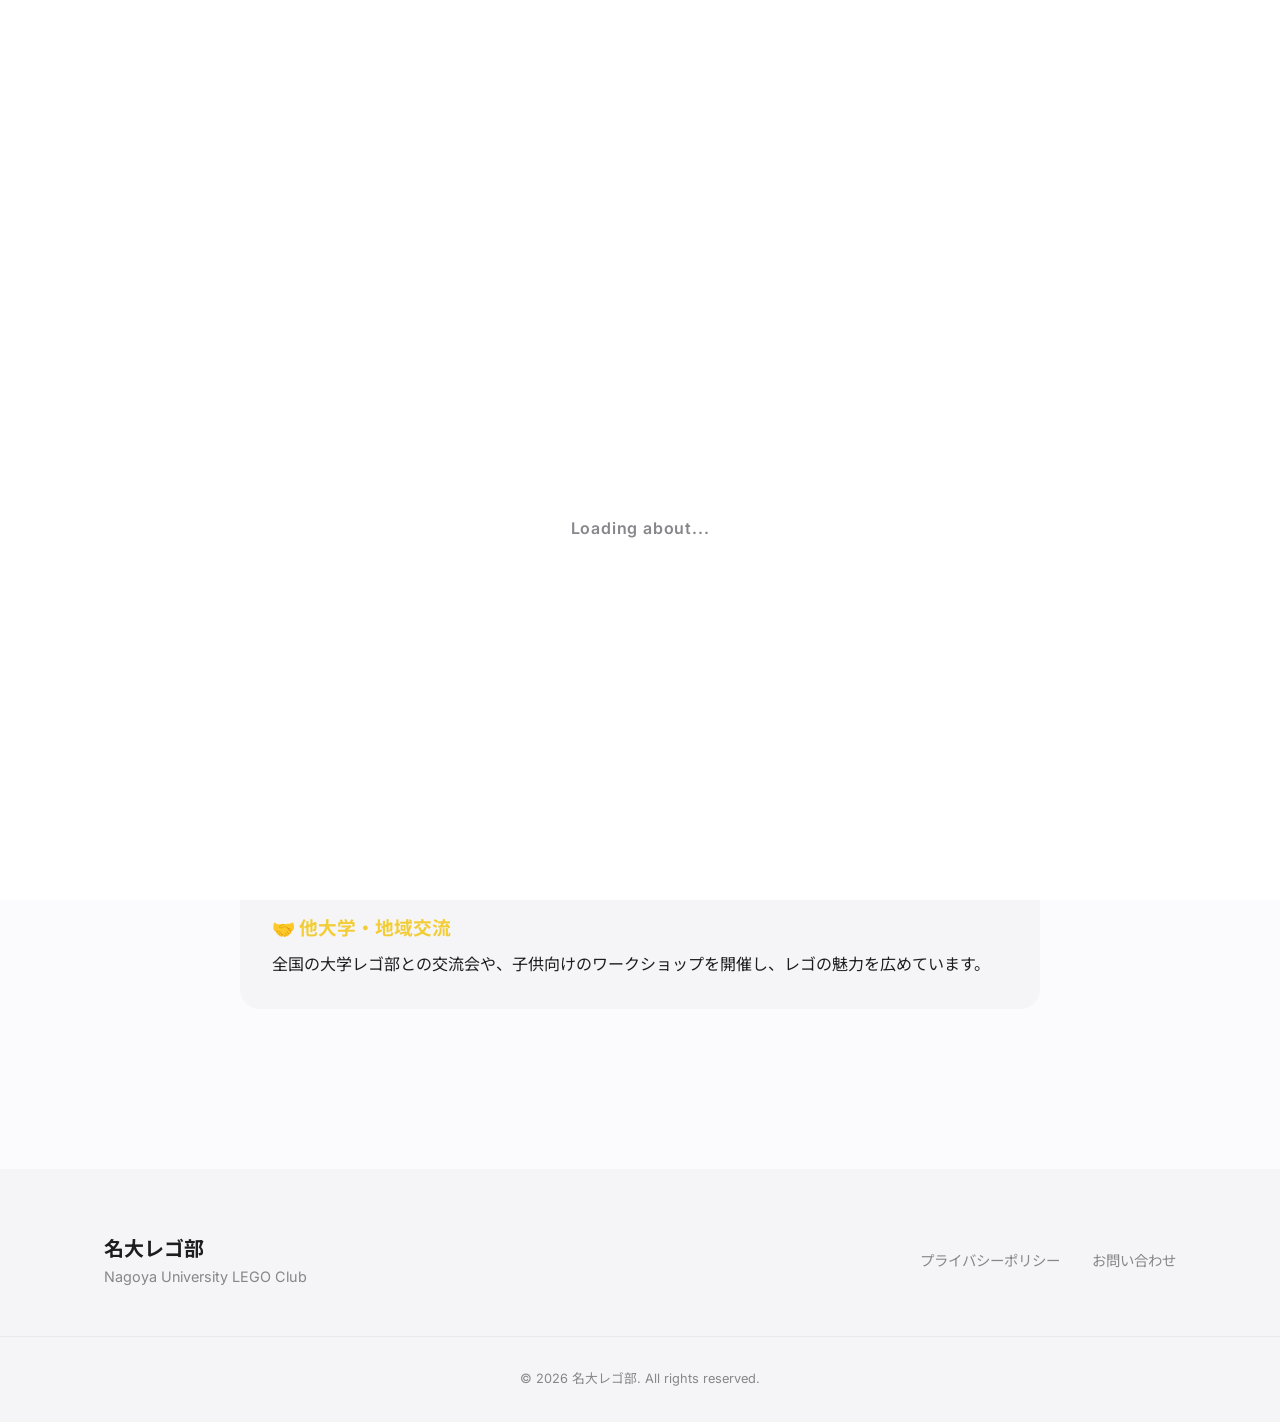
==== about.html @ 0dd3ee6c "Add files via upload" ====
<!DOCTYPE html>
<html lang="ja">
<head>
    <meta charset="UTF-8">
    <meta name="viewport" content="width=device-width, initial-scale=1.0">
    <title>レゴ部について - 名大レゴ部</title>
    <link rel="preconnect" href="https://fonts.googleapis.com">
    <link rel="preconnect" href="https://fonts.gstatic.com" crossorigin>
    <link href="https://fonts.googleapis.com/css2?family=Inter:wght@300;400;600;700&family=Noto+Sans+JP:wght@300;400;500;700&display=swap" rel="stylesheet">
    <link rel="stylesheet" href="style.css">
</head>
<body class="about-page">
    <!-- Preloader -->
    <div id="preloader">
        <div class="loader-content">
            <div class="lego-stack">
                <div class="brick red"></div>
                <div class="brick blue"></div>
                <div class="brick yellow"></div>
                <div class="brick green"></div>
            </div>
            <p>Loading about...</p>
        </div>
    </div>

    <header class="navbar">
        <div class="container nav-container">
            <a href="index.html" class="logo">
                <span class="logo-icon"></span>
                名大レゴ部
            </a>
            <nav class="nav-links">
                <a href="index.html">ホーム</a>
                <a href="about.html" class="active-nav">レゴ部について</a>
                <a href="gallery.html">作品集</a>
                <a href="columns.html">活動報告</a>
                <a href="recruit.html">部員募集</a>
                <a href="contact.html" class="btn-primary">お問い合わせ</a>
            </nav>
            <div class="mobile-menu-btn">
                <span></span>
                <span></span>
                <span></span>
            </div>
        </div>
    </header>

    <main>
        <section class="section" style="padding-top: 10rem;">
            <div class="container fade-in-up">
                <div class="section-header">
                    <h1>名大レゴ部とは</h1>
                    <p>About Us</p>
                </div>
                
                <div class="about-content" style="max-width: 800px; margin: 0 auto;">
                    <p style="font-size: 1.2rem; line-height: 2; margin-bottom: 2rem;">
                        名古屋大学レゴ部は、レゴブロックを通じた表現の探求と交流を目的とした学生団体です。
                        学年も学部も多様なメンバーが、「想像を創造にする」楽しみを共有しています。
                    </p>
                    
                    <h2 style="margin: 3rem 0 1.5rem;">主な活動内容</h2>
                    <ul style="list-style: none; padding: 0;">
                        <li style="margin-bottom: 2rem; padding: 2rem; background: var(--color-light-gray); border-radius: 20px;">
                            <h3 style="color: var(--color-lego-blue); margin-bottom: 0.5rem;">🎨 個人・共同制作</h3>
                            <p>自分の好きなテーマで作品を作るほか、学祭などで展示する大型の共同作品も制作します。</p>
                        </li>
                        <li style="margin-bottom: 2rem; padding: 2rem; background: var(--color-light-gray); border-radius: 20px;">
                            <h3 style="color: var(--color-lego-red); margin-bottom: 0.5rem;">🏗️ 制作依頼への対応</h3>
                            <p>外部からの制作依頼や出展依頼を承っています。これまでに地域イベントや企業様からの依頼実績があります。</p>
                        </li>
                        <li style="margin-bottom: 2rem; padding: 2rem; background: var(--color-light-gray); border-radius: 20px;">
                            <h3 style="color: var(--color-lego-yellow); margin-bottom: 0.5rem;">🤝 他大学・地域交流</h3>
                            <p>全国の大学レゴ部との交流会や、子供向けのワークショップを開催し、レゴの魅力を広めています。</p>
                        </li>
                    </ul>
                </div>
            </div>
        </section>
    </main>

    <footer class="footer">
        <div class="container footer-content">
            <div class="footer-brand">
                <h3>名大レゴ部</h3>
                <p>Nagoya University LEGO Club</p>
            </div>
            <div class="footer-links">
                <a href="#">プライバシーポリシー</a>
                <a href="contact.html">お問い合わせ</a>
            </div>
        </div>
        <div class="footer-bottom">
            <p>&copy; 2026 名大レゴ部. All rights reserved.</p>
        </div>
    </footer>

    <script src="main.js"></script>
    <style>
        .active-nav { color: var(--color-text) !important; font-weight: 700 !important; }
        h1 { font-size: 3.5rem; letter-spacing: -0.04em; margin-bottom: 0.5rem; }
    </style>
</body>
</html>
---- style.css ----
/* style.css - 名大レゴ部公式サイト CSS */

:root {
    /* Colors - Apple/Google like minimalist with Lego vibrant accents */
    --color-bg: #fbfbfd;
    --color-text: #1d1d1f;
    --color-text-light: #86868b;
    --color-white: #ffffff;
    --color-light-gray: #f5f5f7;
    --color-dark: #151516;
    
    /* Lego Accents */
    --color-lego-red: #E3000B;
    --color-lego-blue: #0055BF;
    --color-lego-yellow: #F2CD37;
    --color-lego-green: #00852B;

    /* Wood Accent (Requested in spec) */
    --color-wood: #D4A373;
    --color-wood-light: #FAEDDF;

    /* Typography */
    --font-primary: 'Inter', 'Noto Sans JP', sans-serif;
    
    /* Layout */
    --max-width: 1200px;
    --header-height: 70px;
    
    /* Transitions & Shadows */
    --transition-fast: 0.2s cubic-bezier(0.4, 0, 0.2, 1);
    --transition-medium: 0.4s cubic-bezier(0.16, 1, 0.3, 1);
    --shadow-sm: 0 2px 8px rgba(0,0,0,0.04);
    --shadow-md: 0 8px 24px rgba(0,0,0,0.08);
    --shadow-hover: 0 12px 32px rgba(0,0,0,0.12);
}

/* Preloader Styles */
#preloader {
    position: fixed;
    top: 0; left: 0; width: 100%; height: 100%;
    background-color: var(--color-white);
    display: flex;
    align-items: center;
    justify-content: center;
    z-index: 9999;
    transition: opacity 0.6s var(--transition-medium);
}

.loader-content {
    text-align: center;
}

.loader-content p {
    margin-top: 2rem;
    font-weight: 600;
    color: var(--color-text-light);
    letter-spacing: 0.05em;
    animation: pulse 1.5s infinite;
}

.lego-stack {
    display: flex;
    flex-direction: column-reverse;
    align-items: center;
    gap: 2px;
}

.brick {
    width: 60px;
    height: 30px;
    border-radius: 4px;
    position: relative;
    box-shadow: inset -4px -4px 0 rgba(0,0,0,0.1);
    opacity: 0;
    transform: translateY(-100px);
    animation: drop-stack 0.5s forwards cubic-bezier(0.175, 0.885, 0.32, 1.275);
}

.brick::before, .brick::after {
    content: '';
    position: absolute;
    top: -6px;
    width: 16px;
    height: 6px;
    background: inherit;
    border-radius: 2px 2px 0 0;
    box-shadow: inset -2px 0 0 rgba(0,0,0,0.1);
}

.brick::before { left: 8px; }
.brick::after { right: 8px; }

.brick.red { background-color: var(--color-lego-red); animation: drop-stack 1.2s infinite; animation-delay: 0.1s; }
.brick.blue { background-color: var(--color-lego-blue); animation: drop-stack 1.2s infinite; animation-delay: 0.2s; }
.brick.yellow { background-color: var(--color-lego-yellow); animation: drop-stack 1.2s infinite; animation-delay: 0.3s; }
.brick.green { background-color: var(--color-lego-green); animation: drop-stack 1.2s infinite; animation-delay: 0.4s; }

@keyframes drop-stack {
    0% {
        opacity: 0;
        transform: translateY(-100px);
    }
    30%, 70% {
        opacity: 1;
        transform: translateY(0);
    }
    100% {
        opacity: 0;
        transform: translateY(20px);
    }
}

@keyframes pulse {
    0%, 100% { opacity: 0.6; }
    50% { opacity: 1; }
}

* {
    margin: 0;
    padding: 0;
    box-sizing: border-box;
}

html {
    scroll-behavior: smooth;
}

body {
    font-family: var(--font-primary);
    background-color: var(--color-bg);
    color: var(--color-text);
    line-height: 1.6;
    -webkit-font-smoothing: antialiased;
}

.container {
    width: 100%;
    max-width: var(--max-width);
    margin: 0 auto;
    padding: 0 5%;
}

a {
    text-decoration: none;
    color: inherit;
}

/* Utilities */
.bg-light { background-color: var(--color-light-gray); }
.bg-dark { background-color: var(--color-dark); }
.text-white { color: var(--color-white); }
.text-gray { color: var(--color-text-light); }
.text-center { text-align: center; }
.mt-2 { margin-top: 1rem; }
.mt-4 { margin-top: 2rem; }
.w-full { width: 100%; }

.wood-accent { border-top: 4px solid var(--color-wood); }
.blue-accent { border-top: 4px solid var(--color-lego-blue); }
.wood-text { color: var(--color-wood); font-weight: 500; font-size: 0.85rem;}
.wood-border { border: 1px solid rgba(212, 163, 115, 0.3); }
.wood-bg { background-color: var(--color-wood-light); color: var(--color-wood); }

.red-bg { background-color: rgba(227, 0, 11, 0.1); color: var(--color-lego-red); }
.blue-bg { background-color: rgba(0, 85, 191, 0.1); color: var(--color-lego-blue); }
.yellow-bg { background-color: rgba(242, 205, 55, 0.2); color: #B3951F; }

/* Buttons */
.btn-primary, .btn-secondary, .filter-btn {
    display: inline-flex;
    align-items: center;
    justify-content: center;
    padding: 0.75rem 1.5rem;
    border-radius: 99px;
    font-weight: 600;
    font-size: 0.95rem;
    transition: var(--transition-fast);
    cursor: pointer;
    border: none;
}

.btn-primary {
    background-color: var(--color-text);
    color: var(--color-white);
}

.btn-primary:hover {
    background-color: var(--color-lego-blue);
    transform: translateY(-2px);
    box-shadow: var(--shadow-md);
}

.btn-secondary {
    background-color: var(--color-white);
    color: var(--color-text);
    border: 1px solid rgba(0,0,0,0.1);
}

.btn-secondary:hover {
    background-color: var(--color-light-gray);
}

.btn-text {
    color: var(--color-lego-blue);
    font-weight: 600;
    position: relative;
    padding-bottom: 2px;
}
.btn-text::after {
    content: '';
    position: absolute;
    bottom: 0; left: 0;
    width: 0; height: 1px;
    background-color: currentColor;
    transition: var(--transition-fast);
}
.btn-text:hover::after { width: 100%; }

/* Navbar - Glassmorphism */
.navbar {
    position: fixed;
    top: 0; left: 0; right: 0;
    height: var(--header-height);
    background: rgba(255, 255, 255, 0.8);
    backdrop-filter: blur(12px);
    -webkit-backdrop-filter: blur(12px);
    border-bottom: 1px solid rgba(0,0,0,0.05);
    z-index: 1000;
    display: flex;
    align-items: center;
}

.nav-container {
    display: flex;
    justify-content: space-between;
    align-items: center;
}

.logo {
    font-weight: 700;
    font-size: 1.25rem;
    display: flex;
    align-items: center;
    gap: 8px;
    letter-spacing: -0.02em;
}

.logo-icon {
    width: 24px;
    height: 24px;
    background-color: var(--color-lego-red);
    border-radius: 4px;
    position: relative;
}
.logo-icon::before {
    content: '';
    position: absolute;
    top: -4px; left: 4px; right: 4px; bottom: 4px;
    border-radius: 50%;
}

.nav-links {
    display: flex;
    align-items: center;
    gap: 2rem;
}

.nav-links a:not(.btn-primary) {
    font-size: 0.9rem;
    font-weight: 500;
    color: var(--color-text-light);
    transition: var(--transition-fast);
}

.nav-links a:not(.btn-primary):hover {
    color: var(--color-text);
}

.mobile-menu-btn {
    display: none;
}

/* Sections */
.section {
    padding: 8rem 0;
}

.section-header {
    text-align: center;
    margin-bottom: 4rem;
}

.section-header h2 {
    font-size: 2.5rem;
    font-weight: 700;
    letter-spacing: -0.03em;
    margin-bottom: 0.5rem;
}

.section-header p {
    color: var(--color-text-light);
    font-size: 1.1rem;
}

.section-desc {
    max-width: 800px;
    margin: 1rem auto 0;
    line-height: 1.8;
}

/* Features Section (About update) */
.features-grid {
    display: grid;
    grid-template-columns: repeat(3, 1fr);
    gap: 3rem;
    margin-top: 4rem;
    text-align: center;
}

.feature-item {
    display: flex;
    flex-direction: column;
    align-items: center;
}

.yellow-bg-circle {
    width: 120px;
    height: 120px;
    background-color: var(--color-lego-yellow);
    border-radius: 50%;
    display: flex;
    align-items: center;
    justify-content: center;
    margin-bottom: 1.5rem;
    box-shadow: 0 4px 12px rgba(242, 205, 55, 0.3);
}

.icon-white {
    color: var(--color-white);
    font-size: 3rem;
    filter: brightness(0) invert(1); /* Force emojis/symbols to be white */
    line-height: 1;
    display: block;
}

.feature-item h3 {
    font-size: 1.25rem;
    font-weight: 700;
    margin-bottom: 1rem;
    color: var(--color-text);
}

.feature-item p {
    font-size: 0.95rem;
    color: var(--color-text-light);
    line-height: 1.6;
}

/* Hero Section */
.hero {
    height: 100vh;
    position: relative;
    display: flex;
    align-items: center;
    justify-content: center;
    overflow: hidden;
}

.hero-bg {
    position: absolute;
    top: 0; left: 0; width: 100%; height: 100%;
    background-size: cover;
    background-position: center;
    z-index: 0;
    filter: brightness(0.9);
}

.hero-bg::after {
    content: '';
    position: absolute;
    top: 0; left: 0; width: 100%; height: 100%;
    background: linear-gradient(to top, rgba(251, 251, 253, 1) 0%, rgba(251, 251, 253, 0.4) 100%);
}

.hero-content {
    position: relative;
    z-index: 1;
    text-align: center;
    padding-top: var(--header-height);
}

.hero-title {
    font-size: clamp(3rem, 6vw, 5rem);
    font-weight: 700;
    letter-spacing: -0.04em;
    line-height: 1.1;
    margin-bottom: 1.5rem;
    background: linear-gradient(135deg, #1d1d1f 0%, #434345 100%);
    -webkit-background-clip: text;
    -webkit-text-fill-color: transparent;
}

.hero-subtitle {
    font-size: clamp(1.1rem, 2vw, 1.5rem);
    color: var(--color-text-light);
    max-width: 600px;
    margin: 0 auto 3rem;
}

.hero-actions {
    display: flex;
    gap: 1rem;
    justify-content: center;
}

/* About Section - Legacy (Replaced by Features) */
.about-grid {
    display: none;
}

.about-text p {
    font-size: 1.1rem;
    color: var(--color-text-light);
    margin-bottom: 1.5rem;
}

.about-stats {
    display: grid;
    grid-template-columns: 1fr 1fr;
    gap: 1.5rem;
}

.stat-card {
    background: var(--color-white);
    padding: 2rem;
    border-radius: 20px;
    box-shadow: var(--shadow-sm);
    text-align: center;
}

.stat-card h3 {
    font-size: 2.5rem;
    font-weight: 700;
    margin-bottom: 0.5rem;
}

.stat-card p {
    color: var(--color-text-light);
    font-size: 0.9rem;
    font-weight: 500;
}

/* Gallery Section */
.gallery-filters {
    display: flex;
    justify-content: center;
    gap: 1rem;
    margin-bottom: 3rem;
    flex-wrap: wrap;
}

.filter-btn {
    background: transparent;
    border: 1px solid rgba(0,0,0,0.1);
    color: var(--color-text-light);
    padding: 0.5rem 1.25rem;
}

.filter-btn:hover, .filter-btn.active {
    background: var(--color-text);
    color: var(--color-white);
    border-color: var(--color-text);
}

.gallery-grid {
    display: grid;
    grid-template-columns: repeat(auto-fill, minmax(320px, 1fr));
    gap: 2rem;
}

.gallery-item {
    background: var(--color-white);
    border-radius: 24px;
    overflow: hidden;
    box-shadow: var(--shadow-sm);
    transition: var(--transition-medium);
    cursor: pointer;
}

.gallery-item:hover {
    transform: translateY(-8px);
    box-shadow: var(--shadow-hover);
}

.gallery-img-wrapper {
    height: 240px;
    width: 100%;
    position: relative;
    overflow: hidden;
}

.gallery-img-wrapper img {
    width: 100%;
    height: 100%;
    object-fit: cover;
    transition: var(--transition-medium);
}

.gallery-item:hover .gallery-img-wrapper img {
    transform: scale(1.05);
}

.author-text {
    font-size: 0.85rem;
    color: var(--color-text-light);
    margin-bottom: 0.5rem;
}

.loading-spinner {
    grid-column: 1 / -1;
    text-align: center;
    padding: 3rem;
    color: var(--color-text-light);
    font-weight: 500;
}

.placeholder-img {
    display: flex;
    align-items: center;
    justify-content: center;
    text-align: center;
    padding: 2rem;
}
.placeholder-text {
    font-weight: 600;
    font-size: 0.9rem;
    opacity: 0.8;
}

.gallery-info {
    padding: 1.5rem;
}

.gallery-info h3 {
    font-size: 1.25rem;
    margin-bottom: 0.75rem;
}

.gallery-tags {
    display: flex;
    flex-wrap: wrap;
    gap: 0.5rem;
}

.tag {
    font-size: 0.8rem;
    padding: 0.25rem 0.75rem;
    background: var(--color-light-gray);
    border-radius: 99px;
    color: var(--color-text-light);
}

/* Columns Section */
.columns-grid {
    display: grid;
    grid-template-columns: repeat(auto-fit, minmax(350px, 1fr));
    gap: 2rem;
}

.column-card {
    background: var(--color-white);
    padding: 2rem;
    border-radius: 20px;
    box-shadow: var(--shadow-sm);
    transition: var(--transition-fast);
}

.column-card:hover {
    box-shadow: var(--shadow-md);
}

.column-date {
    font-size: 0.85rem;
    color: var(--color-text-light);
    margin-bottom: 0.5rem;
}

.column-card h3 {
    font-size: 1.25rem;
    margin-bottom: 1rem;
    line-height: 1.4;
}

.column-excerpt {
    color: var(--color-text-light);
    font-size: 0.95rem;
    margin-bottom: 1.5rem;
}

/* SNS Section */
.sns-grid {
    display: grid;
    grid-template-columns: repeat(auto-fit, minmax(300px, 1fr));
    gap: 2rem;
}

.sns-widget {
    background: rgba(255,255,255,0.05);
    border: 1px solid rgba(255,255,255,0.1);
    border-radius: 20px;
    padding: 2rem;
}

.sns-header {
    display: flex;
    align-items: center;
    gap: 0.75rem;
    margin-bottom: 1.5rem;
}

.sns-icon {
    font-size: 1.5rem;
}

.sns-content p {
    font-size: 0.95rem;
    line-height: 1.6;
    margin-bottom: 1rem;
}

.sns-time {
    font-size: 0.8rem;
    color: rgba(255,255,255,0.5);
}

/* Contact Section */
.contact-wrapper {
    background: var(--color-white);
    border-radius: 32px;
    padding: 4rem;
    display: grid;
    grid-template-columns: 1fr 1fr;
    gap: 4rem;
    box-shadow: var(--shadow-sm);
}

.form-group {
    margin-bottom: 1.5rem;
}

.form-group label {
    display: block;
    font-size: 0.9rem;
    font-weight: 500;
    margin-bottom: 0.5rem;
}

.form-group input,
.form-group select,
.form-group textarea {
    width: 100%;
    padding: 0.75rem 1rem;
    border: 1px solid rgba(0,0,0,0.1);
    border-radius: 12px;
    font-family: inherit;
    font-size: 1rem;
    transition: var(--transition-fast);
    background: var(--color-bg);
}

.form-group input:focus,
.form-group select:focus,
.form-group textarea:focus {
    outline: none;
    border-color: var(--color-lego-blue);
    box-shadow: 0 0 0 3px rgba(0, 85, 191, 0.1);
}

/* Footer */
.footer {
    background: var(--color-light-gray);
    padding: 4rem 0 2rem;
}

.footer-content {
    display: flex;
    justify-content: space-between;
    align-items: center;
    margin-bottom: 3rem;
}

.footer-brand h3 {
    font-size: 1.25rem;
}
.footer-brand p {
    color: var(--color-text-light);
    font-size: 0.9rem;
}

.footer-links {
    display: flex;
    gap: 2rem;
}

.footer-links a {
    color: var(--color-text-light);
    font-size: 0.9rem;
}

.footer-bottom {
    text-align: center;
    padding-top: 2rem;
    border-top: 1px solid rgba(0,0,0,0.05);
    color: var(--color-text-light);
    font-size: 0.8rem;
}

/* Animations */
.fade-in-up {
    opacity: 0;
    transform: translateY(30px);
    transition: opacity 0.8s cubic-bezier(0.16, 1, 0.3, 1), transform 0.8s cubic-bezier(0.16, 1, 0.3, 1);
}

.fade-in-up.visible {
    opacity: 1;
    transform: translateY(0);
}

/* Responsive */
@media (max-width: 768px) {
    .section { padding: 5rem 0; }
    .section-header { margin-bottom: 3rem; }
    .section-header h2 { font-size: 2rem; }

    /* Mobile Nav */
    .nav-links {
        position: fixed;
        top: 0;
        right: -100%;
        width: 80%;
        height: 100vh;
        background: var(--color-white);
        flex-direction: column;
        justify-content: center;
        gap: 2rem;
        transition: var(--transition-medium);
        box-shadow: -10px 0 30px rgba(0,0,0,0.1);
        z-index: 1001;
        display: flex;
        padding: 2rem;
    }

    .nav-links.active {
        right: 0;
    }

    .mobile-menu-btn { 
        display: flex; 
        flex-direction: column; 
        gap: 6px; 
        width: 30px; 
        cursor: pointer;
        z-index: 1002;
    }

    .mobile-menu-btn span {
        width: 100%; 
        height: 2px; 
        background: var(--color-text);
        transition: var(--transition-fast);
        transform-origin: center;
    }

    .mobile-menu-btn.active span:nth-child(1) {
        transform: translateY(8px) rotate(45deg);
    }
    .mobile-menu-btn.active span:nth-child(2) {
        opacity: 0;
    }
    .mobile-menu-btn.active span:nth-child(3) {
        transform: translateY(-8px) rotate(-45deg);
    }
    
    .hero-title { font-size: 2.2rem; }
    .hero-subtitle { font-size: 1rem; }
    .hero-actions { flex-direction: column; width: 100%; }
    .hero-actions .btn-primary, .hero-actions .btn-secondary { width: 100%; }

    .features-grid {
        grid-template-columns: 1fr;
        gap: 2.5rem;
    }

    .about-grid, .contact-wrapper { 
        grid-template-columns: 1fr; 
        gap: 3rem; 
    }
    
    .contact-wrapper { padding: 2rem 1.5rem; }
    .footer-content { flex-direction: column; gap: 2rem; text-align: center; }
}

/* Modal Styles */
.modal-overlay {
    position: fixed;
    top: 0;
    left: 0;
    width: 100%;
    height: 100%;
    background: rgba(0, 0, 0, 0.4);
    backdrop-filter: blur(8px);
    -webkit-backdrop-filter: blur(8px);
    display: flex;
    align-items: center;
    justify-content: center;
    z-index: 2000;
    opacity: 0;
    visibility: hidden;
    transition: all 0.4s var(--transition-medium);
}

.modal-overlay.active {
    opacity: 1;
    visibility: visible;
}

.modal-content {
    background: var(--color-white);
    width: 90%;
    max-width: 1000px;
    max-height: 90vh;
    border-radius: 32px;
    position: relative;
    overflow: hidden;
    transform: scale(0.9) translateY(20px);
    transition: all 0.5s var(--transition-medium);
    box-shadow: 0 25px 50px -12px rgba(0, 0, 0, 0.25);
}

.modal-overlay.active .modal-content {
    transform: scale(1) translateY(0);
}

.modal-close {
    position: absolute;
    top: 20px;
    right: 20px;
    width: 40px;
    height: 40px;
    background: rgba(255, 255, 255, 0.8);
    backdrop-filter: blur(4px);
    border-radius: 50%;
    display: flex;
    align-items: center;
    justify-content: center;
    cursor: pointer;
    z-index: 2010;
    font-size: 1.2rem;
    color: var(--color-text);
    transition: var(--transition-fast);
    border: 1px solid rgba(0,0,0,0.05);
}

.modal-close:hover {
    background: var(--color-white);
    transform: rotate(90deg);
}

.modal-body {
    display: grid;
    grid-template-columns: 1.2fr 1fr;
    height: 100%;
    max-height: 90vh;
}

.modal-img-side {
    background: #f0f0f2;
    display: flex;
    align-items: center;
    justify-content: center;
    overflow: hidden;
}

.modal-img-side img {
    width: 100%;
    height: 100%;
    object-fit: contain;
}

.modal-info-side {
    padding: 3rem;
    overflow-y: auto;
    display: flex;
    flex-direction: column;
}

.modal-info-side .tag {
    align-self: flex-start;
    margin-bottom: 1rem;
    background: var(--color-wood-light);
    color: var(--color-wood);
    font-weight: 600;
}

.modal-info-side h2 {
    font-size: 2.2rem;
    font-weight: 700;
    margin-bottom: 0.5rem;
    letter-spacing: -0.02em;
}

.modal-author {
    color: var(--color-text-light);
    font-size: 1rem;
    margin-bottom: 2rem;
    font-weight: 500;
}

.modal-description {
    font-size: 1.1rem;
    line-height: 1.7;
    color: var(--color-text);
    margin-bottom: 2.5rem;
    white-space: pre-wrap;
}

.modal-comments-section {
    margin-top: auto;
    padding-top: 2rem;
    border-top: 1px solid rgba(0,0,0,0.05);
}

.modal-comments-section h4 {
    font-size: 0.9rem;
    text-transform: uppercase;
    letter-spacing: 0.05em;
    color: var(--color-text-light);
    margin-bottom: 1rem;
}

.comment-item {
    background: var(--color-light-gray);
    padding: 1rem;
    border-radius: 16px;
    margin-bottom: 1rem;
}

.comment-user {
    font-weight: 600;
    font-size: 0.85rem;
    margin-bottom: 0.25rem;
    display: block;
}

.comment-text {
    font-size: 0.9rem;
    color: var(--color-text);
}

@media (max-width: 850px) {
    .modal-body {
        grid-template-columns: 1fr;
        grid-template-rows: auto 1fr;
    }
    .modal-img-side {
        height: 300px;
    }
    .modal-info-side {
        padding: 2rem;
    }
    .modal-info-side h2 {
        font-size: 1.8rem;
    }
}
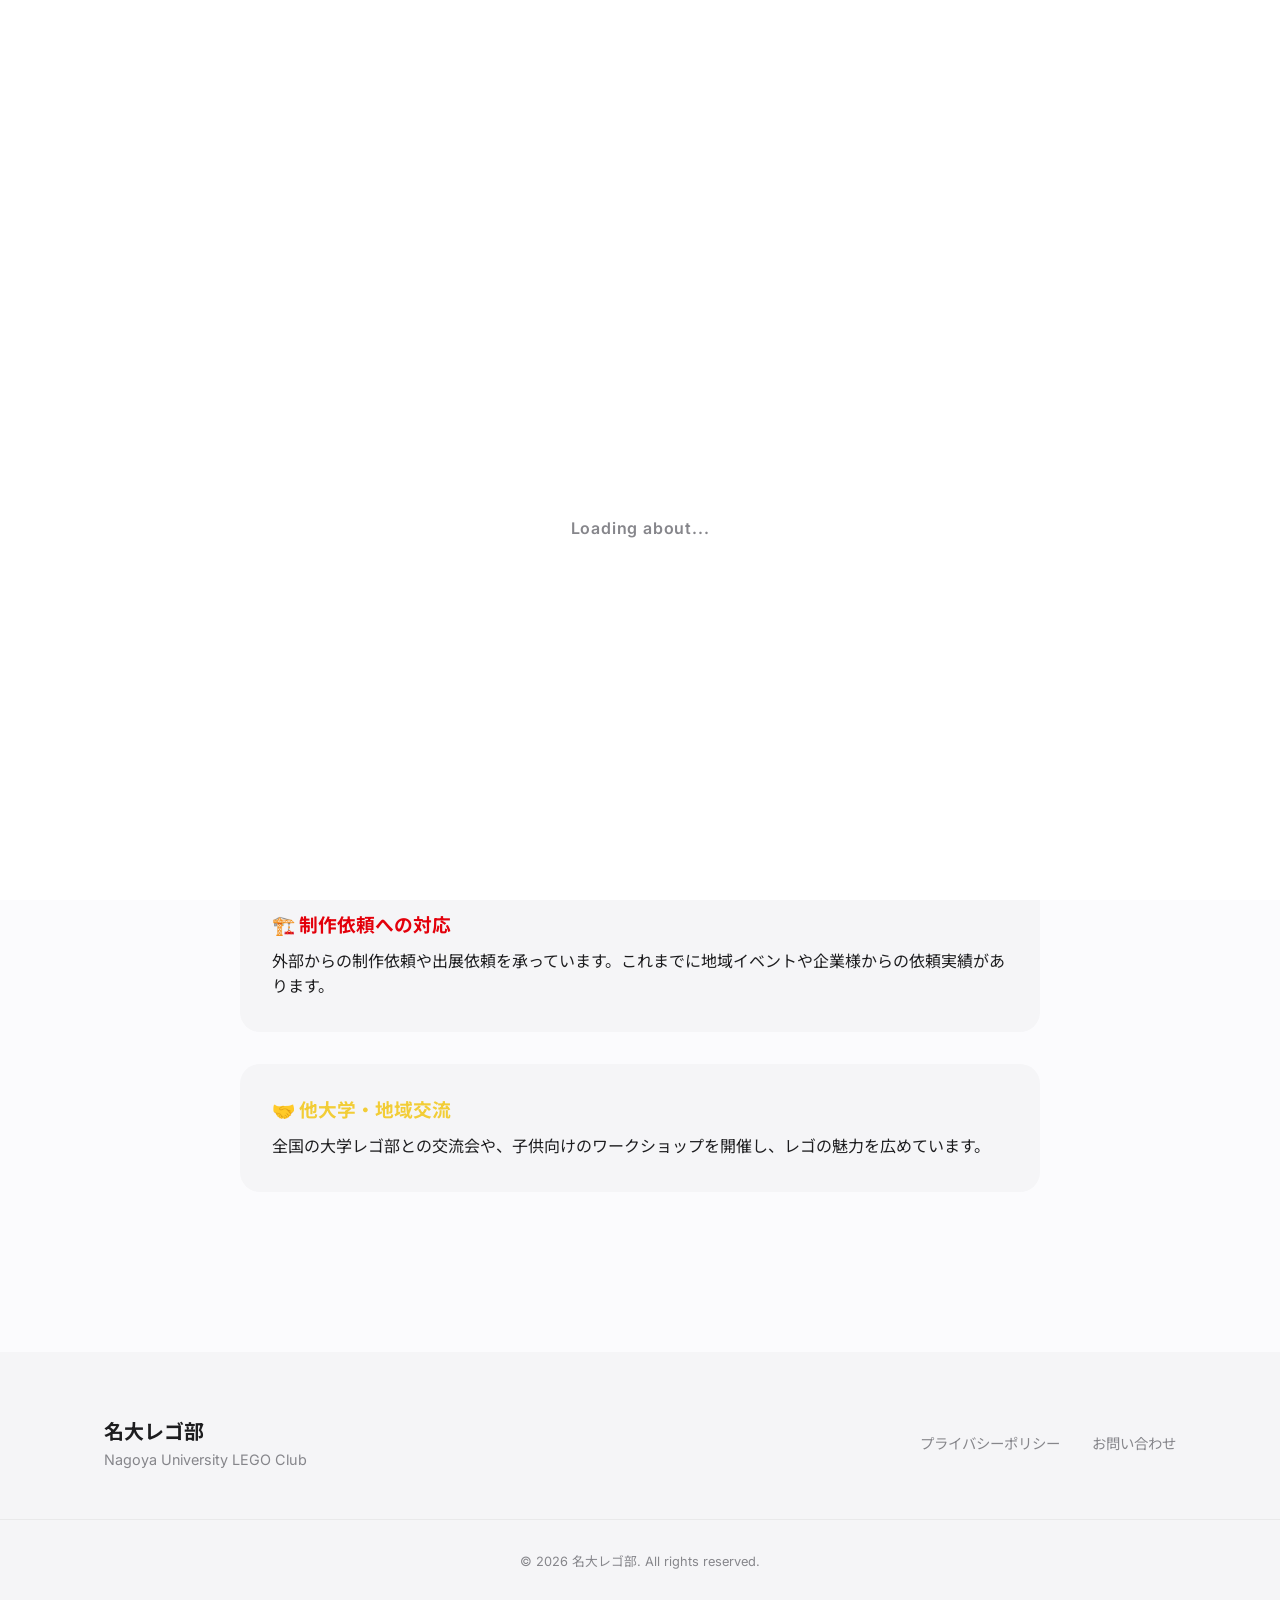
==== commit aabc0537: "Add files via upload" ====
--- a/about.html
+++ b/about.html
@@ -46,10 +46,12 @@
     </header>
 
     <main>
-        <section class="section" style="padding-top: 10rem;">
+        <div class="page-hero" style="background-image: url('data/for-legoclub.jpg');">
+            <h1>名大レゴ部とは</h1>
+        </div>
+        <section class="section" style="padding-top: 2rem;">
             <div class="container fade-in-up">
                 <div class="section-header">
-                    <h1>名大レゴ部とは</h1>
                     <p>About Us</p>
                 </div>
                 
--- a/style.css
+++ b/style.css
@@ -413,6 +413,36 @@
     justify-content: center;
 }
 
+/* Page Hero for Subpages */
+.page-hero {
+    height: 40vh;
+    min-height: 300px;
+    position: relative;
+    display: flex;
+    align-items: center;
+    justify-content: center;
+    background-size: cover;
+    background-position: center;
+    margin-bottom: 3rem;
+}
+
+.page-hero::after {
+    content: '';
+    position: absolute;
+    top: 0; left: 0; width: 100%; height: 100%;
+    background: linear-gradient(to bottom, rgba(0,0,0,0.5), rgba(0,0,0,0.2));
+    z-index: 1;
+}
+
+.page-hero h1 {
+    position: relative;
+    z-index: 2;
+    color: var(--color-white);
+    font-size: clamp(2.5rem, 5vw, 4rem);
+    letter-spacing: -0.02em;
+    text-shadow: 0 4px 12px rgba(0,0,0,0.3);
+}
+
 /* About Section - Legacy (Replaced by Features) */
 .about-grid {
     display: none;
@@ -602,6 +632,25 @@
     display: grid;
     grid-template-columns: repeat(auto-fit, minmax(300px, 1fr));
     gap: 2rem;
+}
+
+.instagram-embed-grid {
+    display: grid;
+    grid-template-columns: repeat(auto-fit, minmax(320px, 1fr));
+    gap: 2rem;
+    justify-content: center;
+}
+
+.instagram-embed-grid .instagram-embed-wrapper {
+    background: #fff;
+    border-radius: 12px;
+    overflow: hidden;
+    box-shadow: var(--shadow-sm);
+    transition: var(--transition-fast);
+}
+
+.instagram-embed-grid .instagram-embed-wrapper:hover {
+    box-shadow: var(--shadow-md);
 }
 
 .sns-widget {
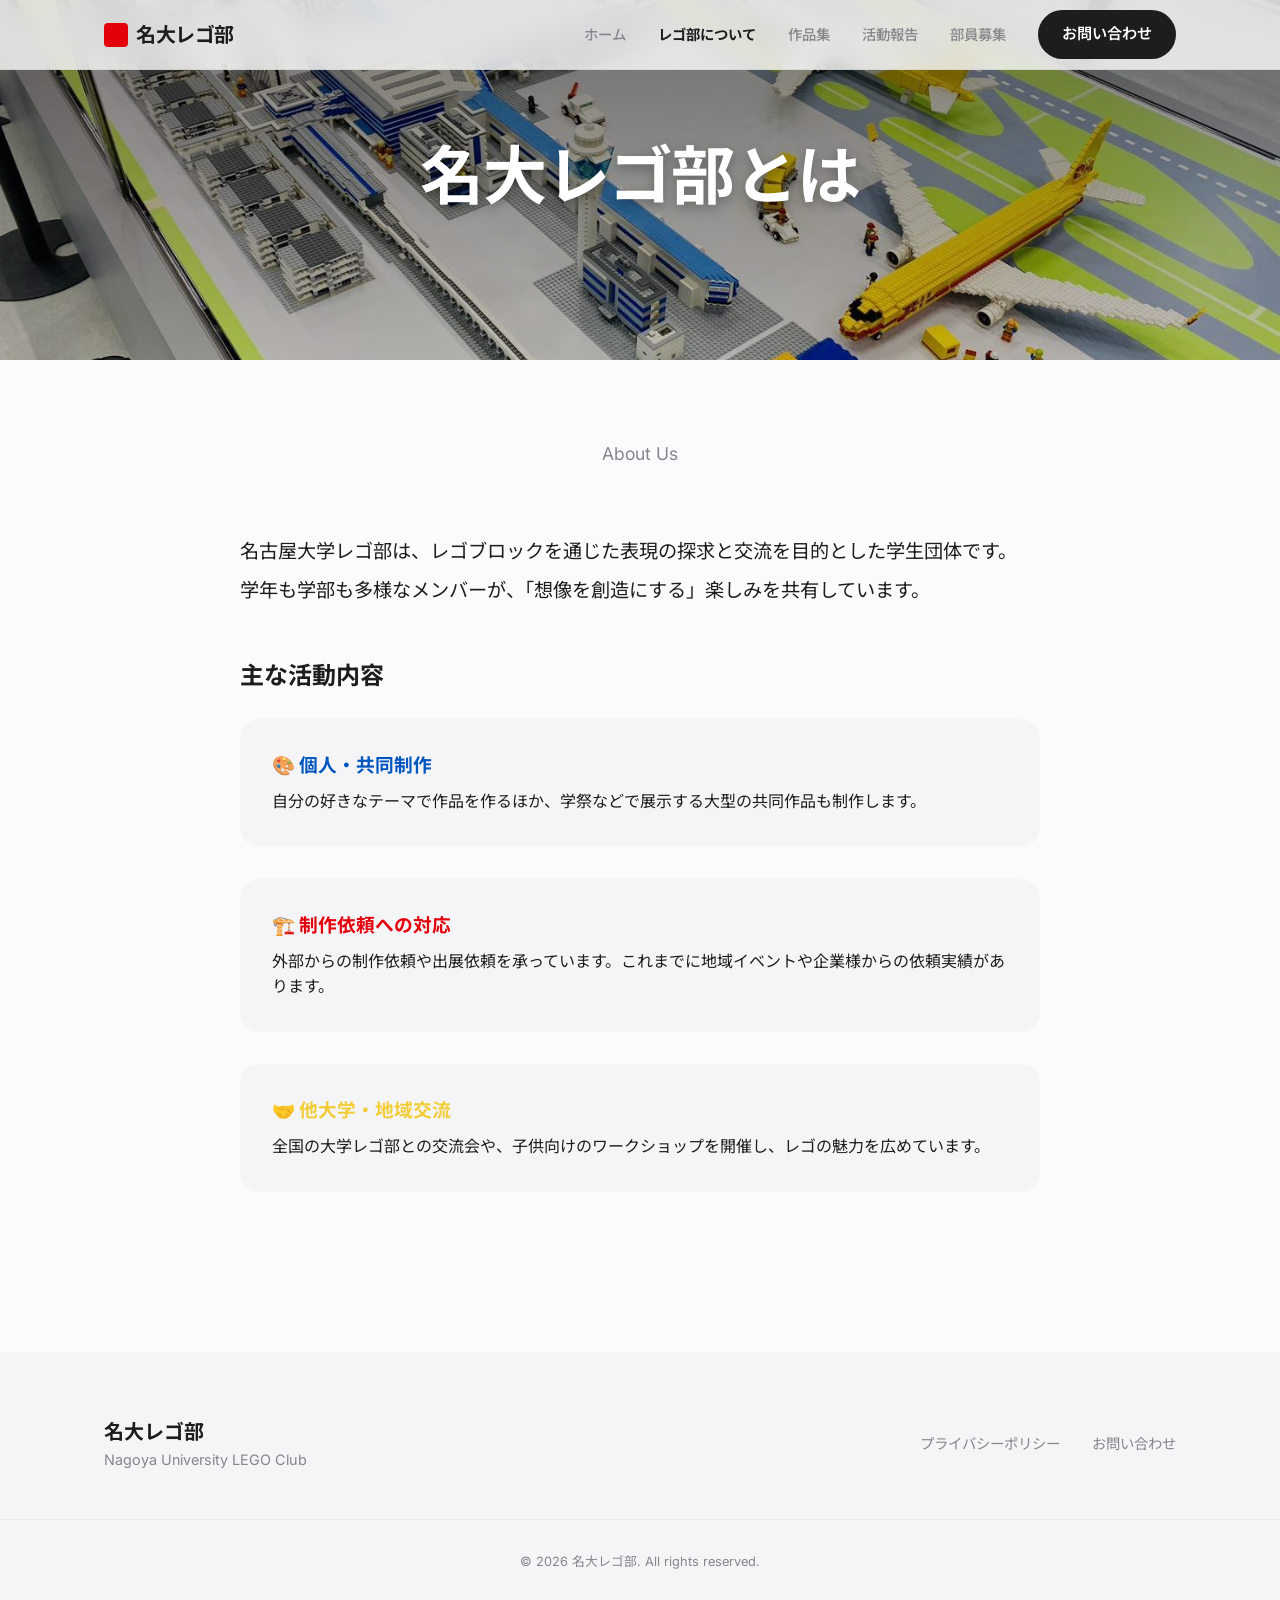
==== commit e9a64f71: "Add files via upload" ====
--- a/about.html
+++ b/about.html
@@ -1,106 +1,116 @@
-<!DOCTYPE html>
-<html lang="ja">
-<head>
-    <meta charset="UTF-8">
-    <meta name="viewport" content="width=device-width, initial-scale=1.0">
-    <title>レゴ部について - 名大レゴ部</title>
-    <link rel="preconnect" href="https://fonts.googleapis.com">
-    <link rel="preconnect" href="https://fonts.gstatic.com" crossorigin>
-    <link href="https://fonts.googleapis.com/css2?family=Inter:wght@300;400;600;700&family=Noto+Sans+JP:wght@300;400;500;700&display=swap" rel="stylesheet">
-    <link rel="stylesheet" href="style.css">
-</head>
-<body class="about-page">
-    <!-- Preloader -->
-    <div id="preloader">
-        <div class="loader-content">
-            <div class="lego-stack">
-                <div class="brick red"></div>
-                <div class="brick blue"></div>
-                <div class="brick yellow"></div>
-                <div class="brick green"></div>
-            </div>
-            <p>Loading about...</p>
-        </div>
-    </div>
-
-    <header class="navbar">
-        <div class="container nav-container">
-            <a href="index.html" class="logo">
-                <span class="logo-icon"></span>
-                名大レゴ部
-            </a>
-            <nav class="nav-links">
-                <a href="index.html">ホーム</a>
-                <a href="about.html" class="active-nav">レゴ部について</a>
-                <a href="gallery.html">作品集</a>
-                <a href="columns.html">活動報告</a>
-                <a href="recruit.html">部員募集</a>
-                <a href="contact.html" class="btn-primary">お問い合わせ</a>
-            </nav>
-            <div class="mobile-menu-btn">
-                <span></span>
-                <span></span>
-                <span></span>
-            </div>
-        </div>
-    </header>
-
-    <main>
-        <div class="page-hero" style="background-image: url('data/for-legoclub.jpg');">
-            <h1>名大レゴ部とは</h1>
-        </div>
-        <section class="section" style="padding-top: 2rem;">
-            <div class="container fade-in-up">
-                <div class="section-header">
-                    <p>About Us</p>
-                </div>
-                
-                <div class="about-content" style="max-width: 800px; margin: 0 auto;">
-                    <p style="font-size: 1.2rem; line-height: 2; margin-bottom: 2rem;">
-                        名古屋大学レゴ部は、レゴブロックを通じた表現の探求と交流を目的とした学生団体です。
-                        学年も学部も多様なメンバーが、「想像を創造にする」楽しみを共有しています。
-                    </p>
-                    
-                    <h2 style="margin: 3rem 0 1.5rem;">主な活動内容</h2>
-                    <ul style="list-style: none; padding: 0;">
-                        <li style="margin-bottom: 2rem; padding: 2rem; background: var(--color-light-gray); border-radius: 20px;">
-                            <h3 style="color: var(--color-lego-blue); margin-bottom: 0.5rem;">🎨 個人・共同制作</h3>
-                            <p>自分の好きなテーマで作品を作るほか、学祭などで展示する大型の共同作品も制作します。</p>
-                        </li>
-                        <li style="margin-bottom: 2rem; padding: 2rem; background: var(--color-light-gray); border-radius: 20px;">
-                            <h3 style="color: var(--color-lego-red); margin-bottom: 0.5rem;">🏗️ 制作依頼への対応</h3>
-                            <p>外部からの制作依頼や出展依頼を承っています。これまでに地域イベントや企業様からの依頼実績があります。</p>
-                        </li>
-                        <li style="margin-bottom: 2rem; padding: 2rem; background: var(--color-light-gray); border-radius: 20px;">
-                            <h3 style="color: var(--color-lego-yellow); margin-bottom: 0.5rem;">🤝 他大学・地域交流</h3>
-                            <p>全国の大学レゴ部との交流会や、子供向けのワークショップを開催し、レゴの魅力を広めています。</p>
-                        </li>
-                    </ul>
-                </div>
-            </div>
-        </section>
-    </main>
-
-    <footer class="footer">
-        <div class="container footer-content">
-            <div class="footer-brand">
-                <h3>名大レゴ部</h3>
-                <p>Nagoya University LEGO Club</p>
-            </div>
-            <div class="footer-links">
-                <a href="#">プライバシーポリシー</a>
-                <a href="contact.html">お問い合わせ</a>
-            </div>
-        </div>
-        <div class="footer-bottom">
-            <p>&copy; 2026 名大レゴ部. All rights reserved.</p>
-        </div>
-    </footer>
-
-    <script src="main.js"></script>
-    <style>
-        .active-nav { color: var(--color-text) !important; font-weight: 700 !important; }
-        h1 { font-size: 3.5rem; letter-spacing: -0.04em; margin-bottom: 0.5rem; }
-    </style>
-</body>
-</html>
+<!DOCTYPE html>
+<html lang="ja">
+<head>
+    <meta charset="UTF-8">
+    <meta name="viewport" content="width=device-width, initial-scale=1.0">
+    <title>レゴ部について - 名大レゴ部</title>
+    <link rel="preconnect" href="https://fonts.googleapis.com">
+    <link rel="preconnect" href="https://fonts.gstatic.com" crossorigin>
+    <link href="https://fonts.googleapis.com/css2?family=Inter:wght@300;400;600;700&family=Noto+Sans+JP:wght@300;400;500;700&display=swap" rel="stylesheet">
+    <!-- Favicon -->
+    <link rel="icon" href="data/icon.jpg">
+    <link rel="apple-touch-icon" href="data/icon.jpg">
+
+    <!-- Open Graph / SNS Meta Tags -->
+    <meta property="og:title" content="名大レゴ部 - Nagoya University LEGO Club">
+    <meta property="og:description" content="名古屋大学レゴ部は、レゴブロックを通して新しい表現を探求する学生団体です。作品集や活動報告、制作依頼のご相談など。">
+    <meta property="og:image" content="https://honzukinoray.github.io/nu-lego/data/top-page.jpg">
+    <meta property="og:type" content="website">
+    <meta name="twitter:card" content="summary_large_image">
+    <link rel="stylesheet" href="style.css">
+</head>
+<body class="about-page">
+    <!-- Preloader -->
+    <div id="preloader">
+        <div class="loader-content">
+            <div class="lego-stack">
+                <div class="brick red"></div>
+                <div class="brick blue"></div>
+                <div class="brick yellow"></div>
+                <div class="brick green"></div>
+            </div>
+            <p>Loading about...</p>
+        </div>
+    </div>
+
+    <header class="navbar">
+        <div class="container nav-container">
+            <a href="index.html" class="logo">
+                <span class="logo-icon"></span>
+                名大レゴ部
+            </a>
+            <nav class="nav-links">
+                <a href="index.html">ホーム</a>
+                <a href="about.html" class="active-nav">レゴ部について</a>
+                <a href="gallery.html">作品集</a>
+                <a href="columns.html">活動報告</a>
+                <a href="recruit.html">部員募集</a>
+                <a href="contact.html" class="btn-primary">お問い合わせ</a>
+            </nav>
+            <div class="mobile-menu-btn">
+                <span></span>
+                <span></span>
+                <span></span>
+            </div>
+        </div>
+    </header>
+
+    <main>
+        <div class="page-hero" style="background-image: url('data/for-legoclub.jpg');">
+            <h1>名大レゴ部とは</h1>
+        </div>
+        <section class="section" style="padding-top: 2rem;">
+            <div class="container fade-in-up">
+                <div class="section-header">
+                    <p>About Us</p>
+                </div>
+                
+                <div class="about-content" style="max-width: 800px; margin: 0 auto;">
+                    <p style="font-size: 1.2rem; line-height: 2; margin-bottom: 2rem;">
+                        名古屋大学レゴ部は、レゴブロックを通じた表現の探求と交流を目的とした学生団体です。
+                        学年も学部も多様なメンバーが、「想像を創造にする」楽しみを共有しています。
+                    </p>
+                    
+                    <h2 style="margin: 3rem 0 1.5rem;">主な活動内容</h2>
+                    <ul style="list-style: none; padding: 0;">
+                        <li style="margin-bottom: 2rem; padding: 2rem; background: var(--color-light-gray); border-radius: 20px;">
+                            <h3 style="color: var(--color-lego-blue); margin-bottom: 0.5rem;">🎨 個人・共同制作</h3>
+                            <p>自分の好きなテーマで作品を作るほか、学祭などで展示する大型の共同作品も制作します。</p>
+                        </li>
+                        <li style="margin-bottom: 2rem; padding: 2rem; background: var(--color-light-gray); border-radius: 20px;">
+                            <h3 style="color: var(--color-lego-red); margin-bottom: 0.5rem;">🏗️ 制作依頼への対応</h3>
+                            <p>外部からの制作依頼や出展依頼を承っています。これまでに地域イベントや企業様からの依頼実績があります。</p>
+                        </li>
+                        <li style="margin-bottom: 2rem; padding: 2rem; background: var(--color-light-gray); border-radius: 20px;">
+                            <h3 style="color: var(--color-lego-yellow); margin-bottom: 0.5rem;">🤝 他大学・地域交流</h3>
+                            <p>全国の大学レゴ部との交流会や、子供向けのワークショップを開催し、レゴの魅力を広めています。</p>
+                        </li>
+                    </ul>
+                </div>
+            </div>
+        </section>
+    </main>
+
+    <footer class="footer">
+        <div class="container footer-content">
+            <div class="footer-brand">
+                <h3>名大レゴ部</h3>
+                <p>Nagoya University LEGO Club</p>
+            </div>
+            <div class="footer-links">
+                <a href="#">プライバシーポリシー</a>
+                <a href="contact.html">お問い合わせ</a>
+            </div>
+        </div>
+        <div class="footer-bottom">
+            <p>&copy; 2026 名大レゴ部. All rights reserved.</p>
+        </div>
+    </footer>
+
+    <script src="main.js"></script>
+    <style>
+        .active-nav { color: var(--color-text) !important; font-weight: 700 !important; }
+        h1 { font-size: 3.5rem; letter-spacing: -0.04em; margin-bottom: 0.5rem; }
+    </style>
+</body>
+</html>
--- a/style.css
+++ b/style.css
@@ -90,10 +90,10 @@
 .brick::before { left: 8px; }
 .brick::after { right: 8px; }
 
-.brick.red { background-color: var(--color-lego-red); animation: drop-stack 1.2s infinite; animation-delay: 0.1s; }
-.brick.blue { background-color: var(--color-lego-blue); animation: drop-stack 1.2s infinite; animation-delay: 0.2s; }
-.brick.yellow { background-color: var(--color-lego-yellow); animation: drop-stack 1.2s infinite; animation-delay: 0.3s; }
-.brick.green { background-color: var(--color-lego-green); animation: drop-stack 1.2s infinite; animation-delay: 0.4s; }
+.brick.red { background-color: var(--color-lego-red); animation: drop-stack 2.0s infinite; animation-delay: 0.2s; }
+.brick.blue { background-color: var(--color-lego-blue); animation: drop-stack 2.0s infinite; animation-delay: 0.4s; }
+.brick.yellow { background-color: var(--color-lego-yellow); animation: drop-stack 2.0s infinite; animation-delay: 0.6s; }
+.brick.green { background-color: var(--color-lego-green); animation: drop-stack 2.0s infinite; animation-delay: 0.8s; }
 
 @keyframes drop-stack {
     0% {
@@ -379,7 +379,7 @@
     content: '';
     position: absolute;
     top: 0; left: 0; width: 100%; height: 100%;
-    background: linear-gradient(to top, rgba(251, 251, 253, 1) 0%, rgba(251, 251, 253, 0.4) 100%);
+    background: rgba(0, 0, 0, 0.5); /* 写真を少し暗くして文字を目立たせる */
 }
 
 .hero-content {
@@ -395,16 +395,18 @@
     letter-spacing: -0.04em;
     line-height: 1.1;
     margin-bottom: 1.5rem;
-    background: linear-gradient(135deg, #1d1d1f 0%, #434345 100%);
-    -webkit-background-clip: text;
-    -webkit-text-fill-color: transparent;
+    color: #ffffff;
+    text-shadow: 0 4px 16px rgba(0, 0, 0, 0.4); /* 白文字＋影 */
 }
 
 .hero-subtitle {
     font-size: clamp(1.1rem, 2vw, 1.5rem);
-    color: var(--color-text-light);
+    color: rgba(255, 255, 255, 0.95);
+    font-weight: 500;
     max-width: 600px;
     margin: 0 auto 3rem;
+    text-shadow: 0 2px 8px rgba(0, 0, 0, 0.5); /* 白文字＋影 */
+    line-height: 1.6;
 }
 
 .hero-actions {
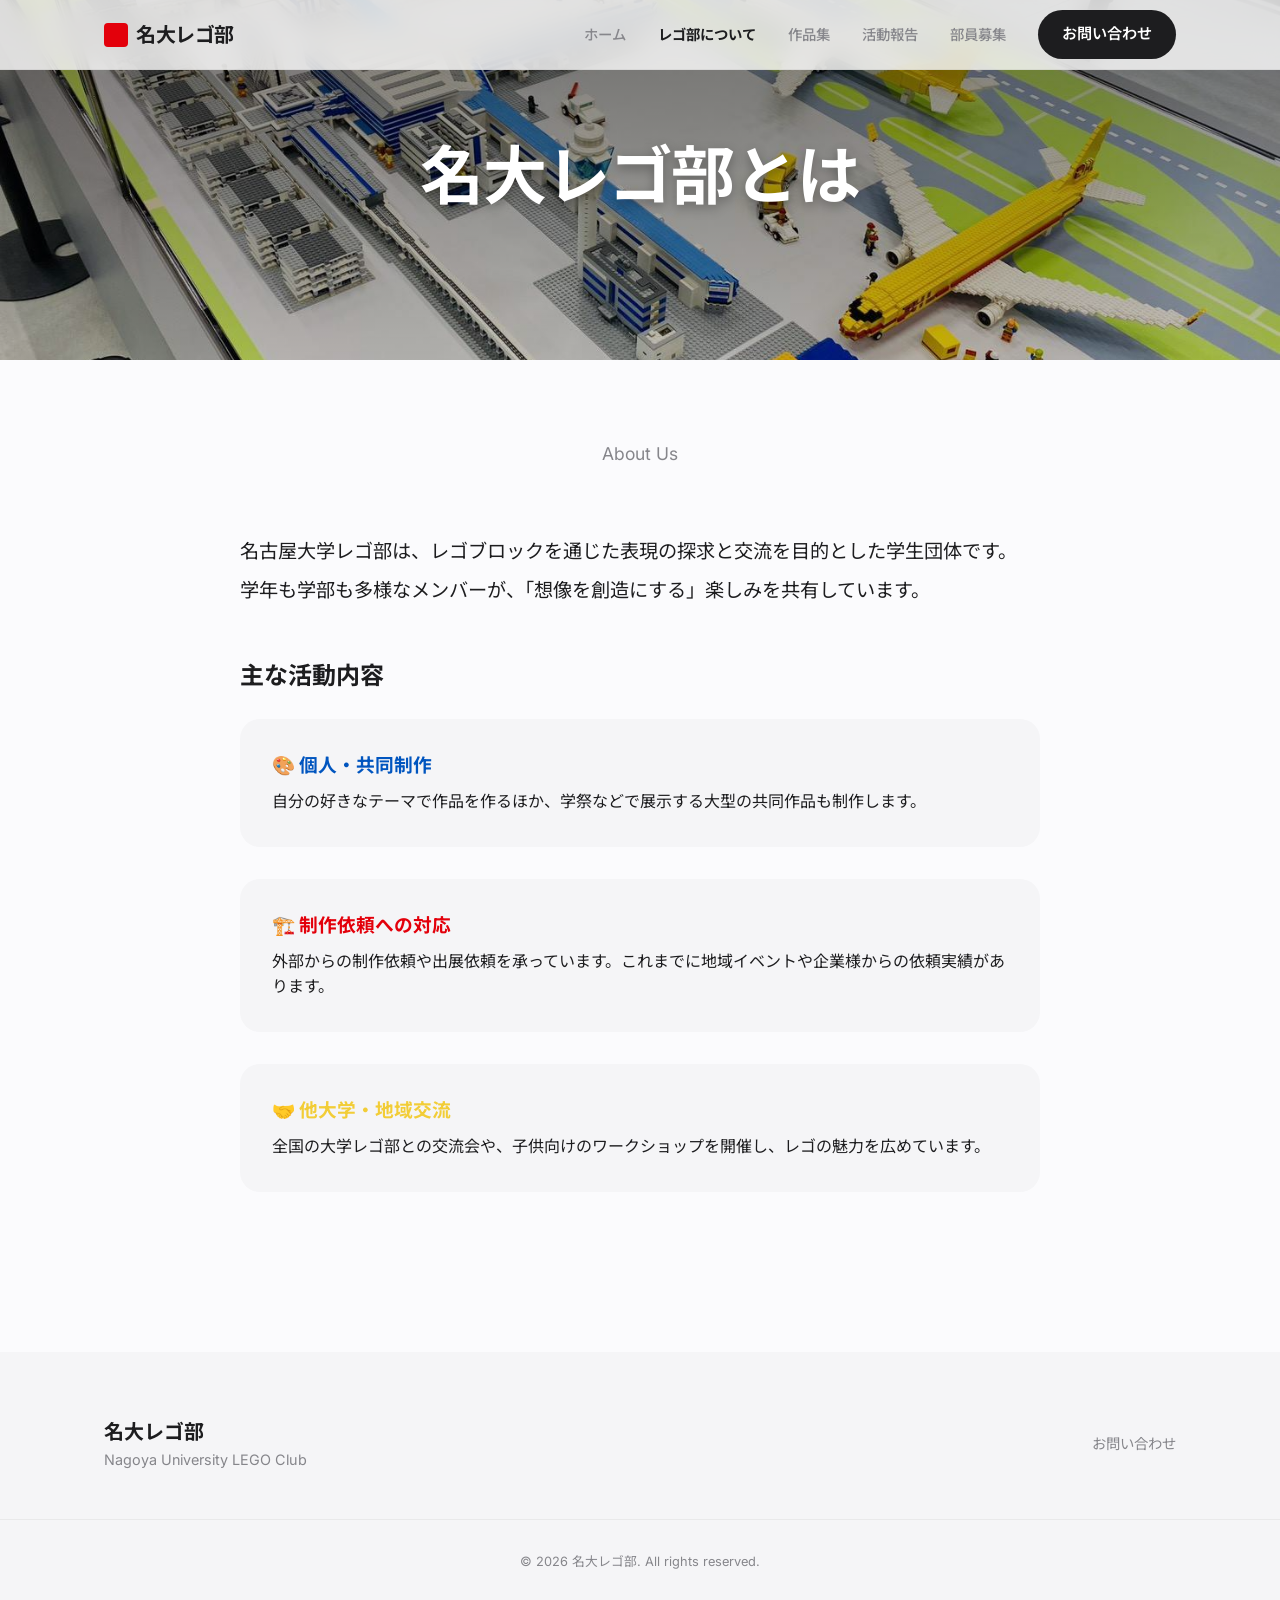
==== commit 3f9cf5c6: "Add files via upload" ====
--- a/about.html
+++ b/about.html
@@ -12,9 +12,10 @@
     <link rel="apple-touch-icon" href="data/icon.jpg">
 
     <!-- Open Graph / SNS Meta Tags -->
+    <meta name="description" content="名古屋大学レゴ部（Nagoya University LEGO Club）の公式サイトです。作品集や活動報告、制作依頼・入部相談はこちらから。">
     <meta property="og:title" content="名大レゴ部 - Nagoya University LEGO Club">
     <meta property="og:description" content="名古屋大学レゴ部は、レゴブロックを通して新しい表現を探求する学生団体です。作品集や活動報告、制作依頼のご相談など。">
-    <meta property="og:image" content="https://honzukinoray.github.io/nu-lego/data/top-page.jpg">
+    <meta property="og:image" content="https://nu-lego-club.github.io/nu-lego/data/top-page.jpg">
     <meta property="og:type" content="website">
     <meta name="twitter:card" content="summary_large_image">
     <link rel="stylesheet" href="style.css">
@@ -98,7 +99,6 @@
                 <p>Nagoya University LEGO Club</p>
             </div>
             <div class="footer-links">
-                <a href="#">プライバシーポリシー</a>
                 <a href="contact.html">お問い合わせ</a>
             </div>
         </div>
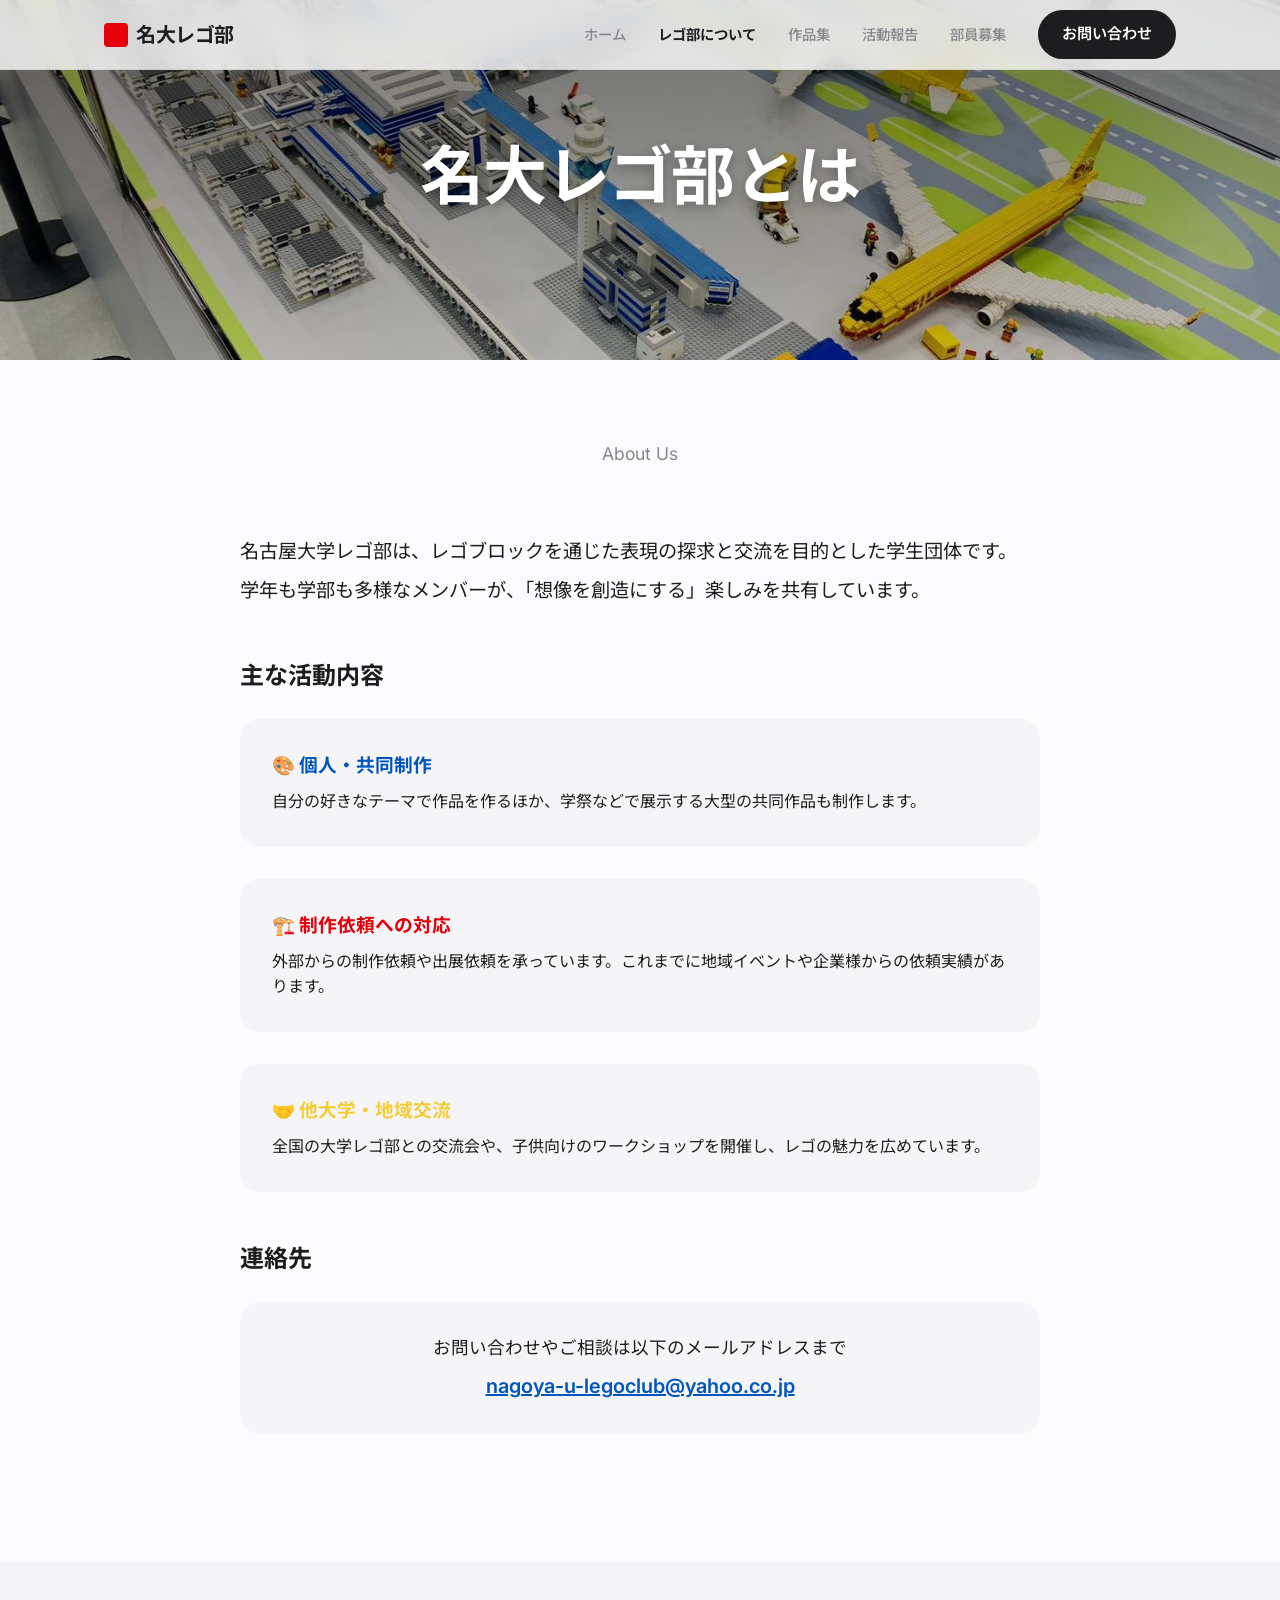
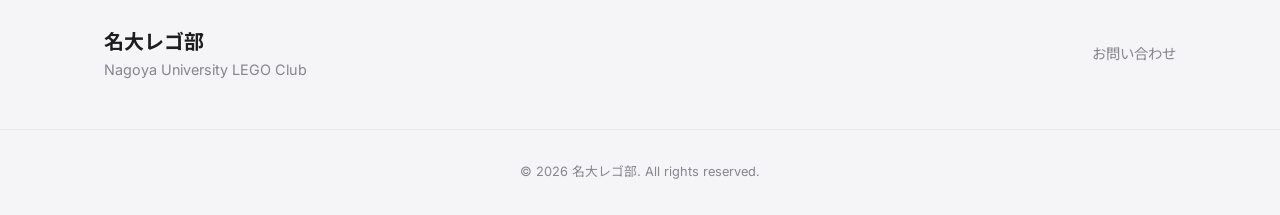
==== commit 9361623c: "Add files via upload" ====
--- a/about.html
+++ b/about.html
@@ -8,8 +8,9 @@
     <link rel="preconnect" href="https://fonts.gstatic.com" crossorigin>
     <link href="https://fonts.googleapis.com/css2?family=Inter:wght@300;400;600;700&family=Noto+Sans+JP:wght@300;400;500;700&display=swap" rel="stylesheet">
     <!-- Favicon -->
-    <link rel="icon" href="data/icon.jpg">
-    <link rel="apple-touch-icon" href="data/icon.jpg">
+    <link rel="icon" type="image/jpeg" href="https://nu-lego-club.github.io/nu-lego/data/icon.jpg">
+    <link rel="shortcut icon" href="https://nu-lego-club.github.io/nu-lego/data/icon.jpg">
+    <link rel="apple-touch-icon" href="https://nu-lego-club.github.io/nu-lego/data/icon.jpg">
 
     <!-- Open Graph / SNS Meta Tags -->
     <meta name="description" content="名古屋大学レゴ部（Nagoya University LEGO Club）の公式サイトです。作品集や活動報告、制作依頼・入部相談はこちらから。">
@@ -87,6 +88,12 @@
                             <p>全国の大学レゴ部との交流会や、子供向けのワークショップを開催し、レゴの魅力を広めています。</p>
                         </li>
                     </ul>
+                    
+                    <h2 style="margin: 3rem 0 1.5rem;">連絡先</h2>
+                    <div style="background: var(--color-light-gray); padding: 2rem; border-radius: 20px; text-align: center;">
+                        <p style="font-size: 1.1rem; margin-bottom: 0.5rem;">お問い合わせやご相談は以下のメールアドレスまで</p>
+                        <a href="mailto:nagoya-u-legoclub@yahoo.co.jp" style="font-size: 1.25rem; font-weight: 600; color: var(--color-lego-blue); text-decoration: underline;">nagoya-u-legoclub@yahoo.co.jp</a>
+                    </div>
                 </div>
             </div>
         </section>
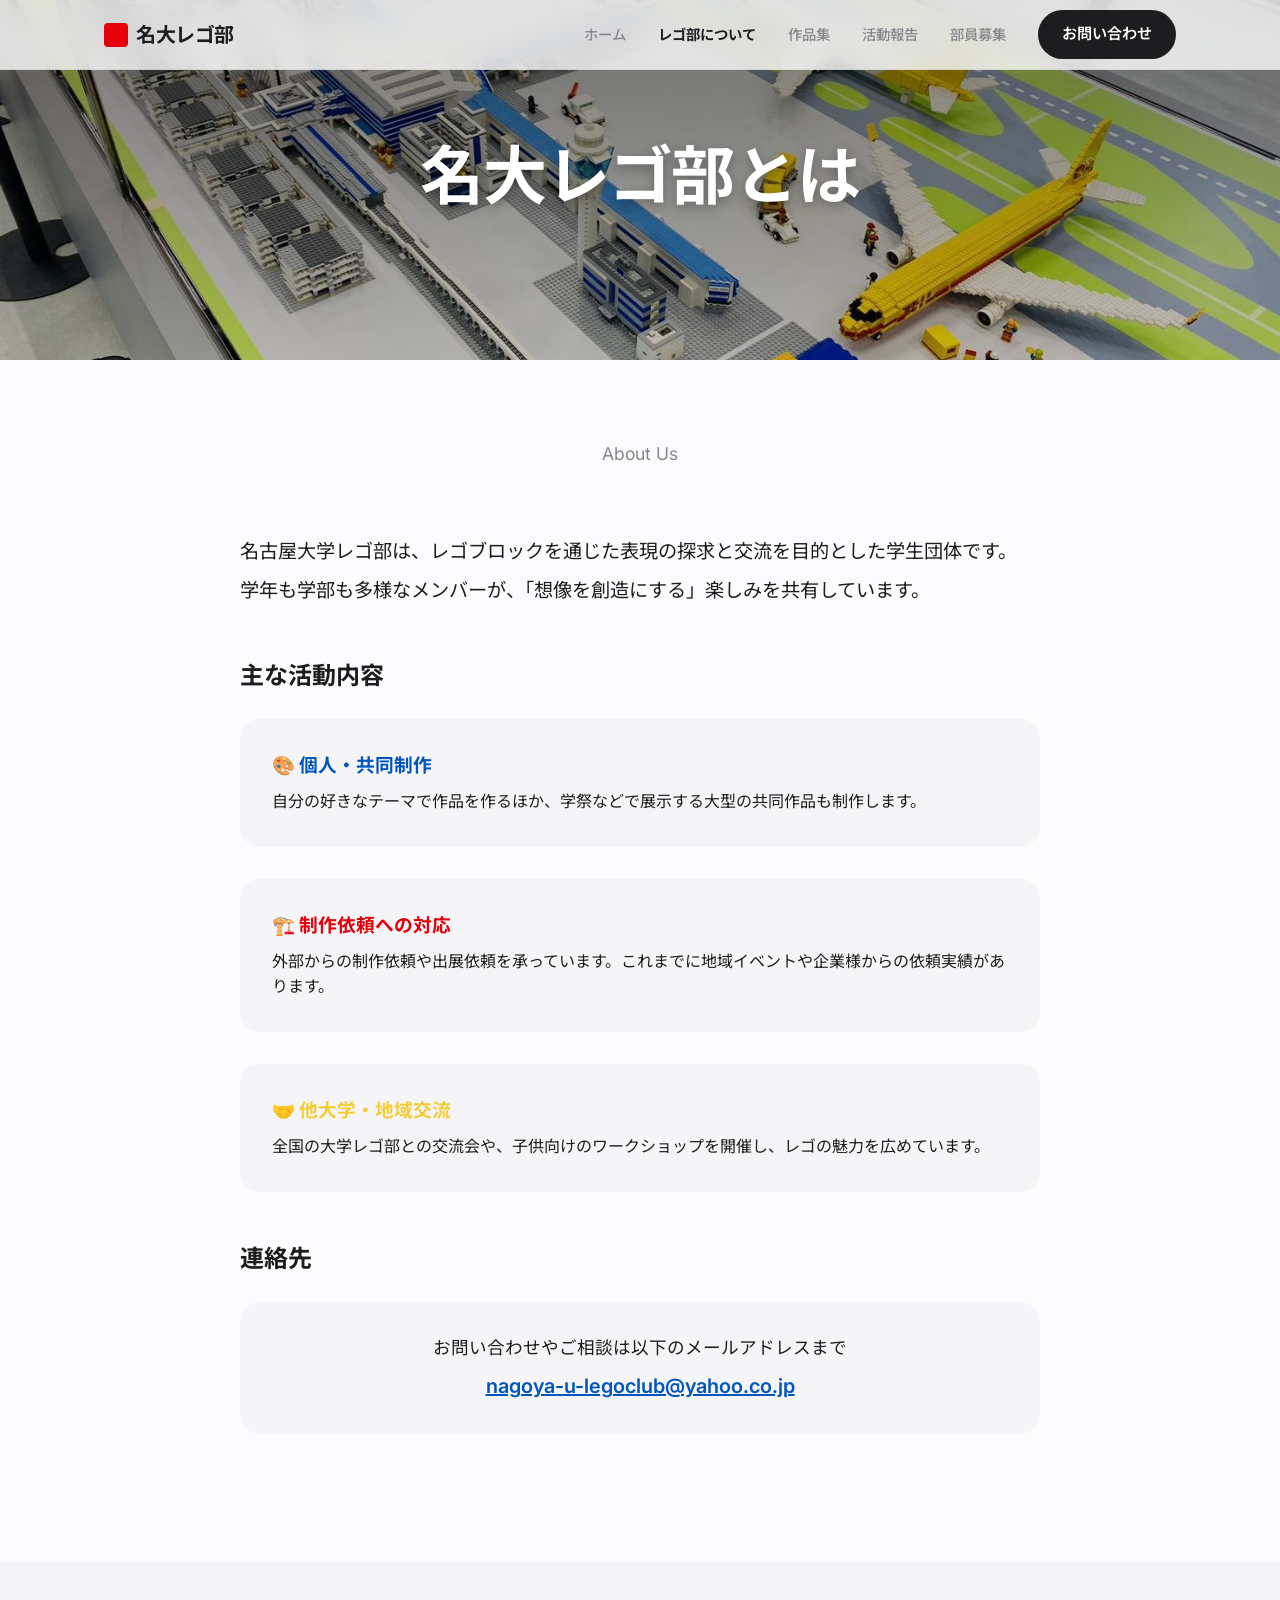
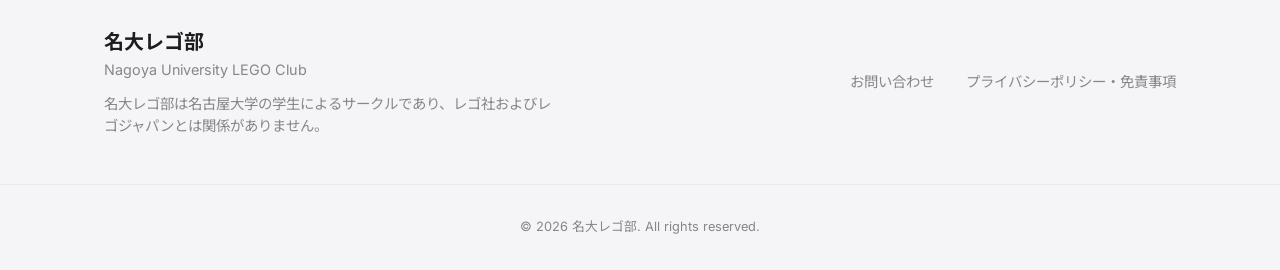
==== commit 48c46a46: "Add files via upload" ====
--- a/about.html
+++ b/about.html
@@ -104,9 +104,13 @@
             <div class="footer-brand">
                 <h3>名大レゴ部</h3>
                 <p>Nagoya University LEGO Club</p>
+                <p class="footer-disclaimer">
+                    名大レゴ部は名古屋大学の学生によるサークルであり、レゴ社およびレゴジャパンとは関係がありません。
+                </p>
             </div>
             <div class="footer-links">
                 <a href="contact.html">お問い合わせ</a>
+                <a href="legal.html">プライバシーポリシー・免責事項</a>
             </div>
         </div>
         <div class="footer-bottom">
--- a/style.css
+++ b/style.css
@@ -746,6 +746,13 @@
 .footer-brand p {
     color: var(--color-text-light);
     font-size: 0.9rem;
+}
+.footer-disclaimer {
+    font-size: 0.75rem;
+    color: var(--color-text-light);
+    margin-top: 0.75rem;
+    line-height: 1.5;
+    max-width: 450px;
 }
 
 .footer-links {
@@ -850,6 +857,7 @@
     
     .contact-wrapper { padding: 2rem 1.5rem; }
     .footer-content { flex-direction: column; gap: 2rem; text-align: center; }
+    .footer-disclaimer { margin-left: auto; margin-right: auto; }
 }
 
 /* Modal Styles */
